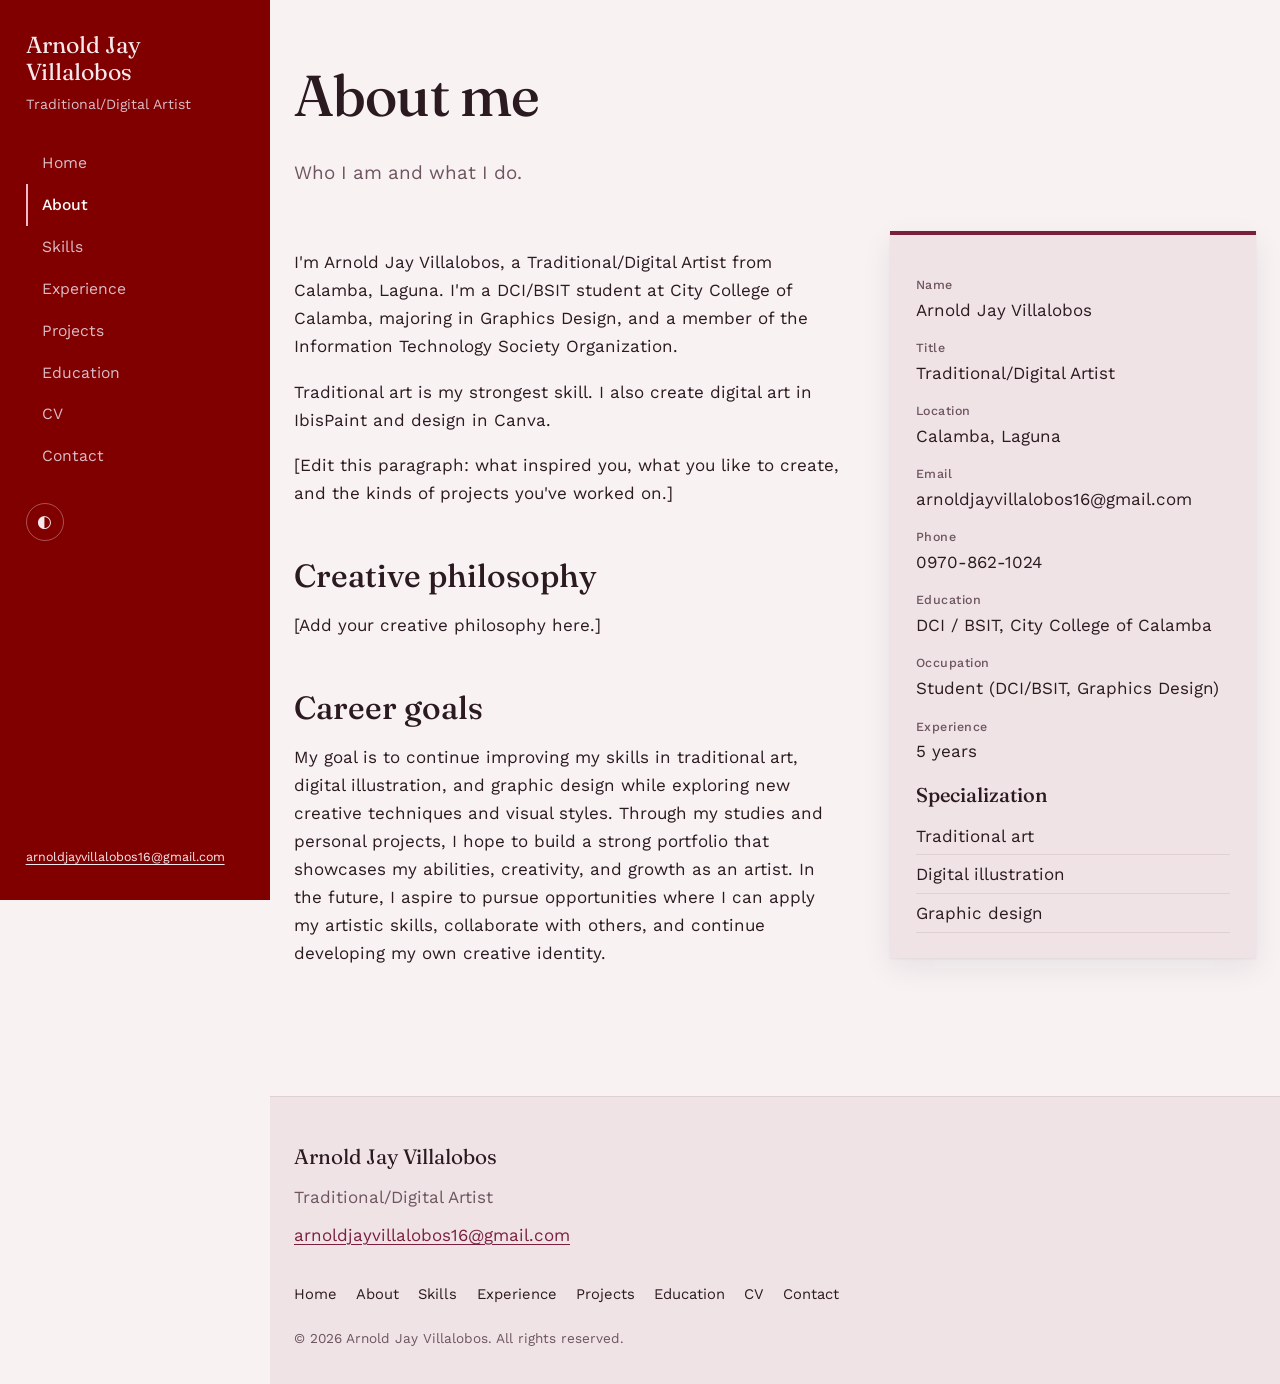
==== about/index.html @ 2e3fa584 "Add files via upload" ====
<!DOCTYPE html>
<html lang="en"><head><meta charset="utf-8"><meta name="viewport" content="width=device-width,initial-scale=1">
<title>Arnold Jay Villalobos | About</title><meta name="description" content="About | Arnold Jay Villalobos, Traditional/Digital Artist">
<link rel="canonical" href="https://YOUR-USERNAME.github.io/YOUR-REPO/about/"><meta property="og:type" content="website"><meta property="og:title" content="Arnold Jay Villalobos | About">
<meta property="og:description" content="About | Arnold Jay Villalobos, Traditional/Digital Artist"><meta property="og:url" content="https://YOUR-USERNAME.github.io/YOUR-REPO/about/"><meta property="og:image" content="https://YOUR-USERNAME.github.io/YOUR-REPO/assets/images/og-image.jpg">
<meta name="twitter:card" content="summary_large_image">
<script>try{document.documentElement.dataset.theme=localStorage.getItem("theme")||"light"}catch(e){}</script>
<link rel="preconnect" href="https://fonts.googleapis.com"><link rel="preconnect" href="https://fonts.gstatic.com" crossorigin>
<link href="https://fonts.googleapis.com/css2?family=Fraunces:opsz,wght@9..144,400;9..144,600&family=Work+Sans:wght@400;500;700&display=swap" rel="stylesheet">
<link rel="stylesheet" href="../assets/css/style.css"><link rel="icon" href="../assets/images/favicon.svg"></head>
<body data-page="about" data-depth="1"><div id="app"></div><noscript><p style="padding:2rem">This portfolio needs JavaScript turned on.</p></noscript>
<script src="../data/site.js"></script><script src="../assets/js/main.js"></script></body></html>
---- assets/css/style.css ----
:root{--bg:#F8F2F3;--bg2:#EFE3E6;--text:#2B1A20;--muted:#6E5560;--accent:#7A1F3D;--soft:#B58A98;--line:#E0CFD4;--side:#800000;--sidetext:#F6E9ED;--sidemuted:#D9BCC6;--onaccent:#FBF6F6;--shadow:0 1px 2px rgba(43,26,32,.06),0 10px 28px rgba(43,26,32,.08);--serif:"Fraunces",Georgia,serif;--sans:"Work Sans",system-ui,sans-serif}
[data-theme=dark]{--bg:#1B0F14;--bg2:#26151C;--text:#F3E6EA;--muted:#C2A9B2;--accent:#E394AB;--soft:#8C5668;--line:#3D2530;--side:#12080C;--onaccent:#1B0F14;--shadow:0 10px 28px rgba(0,0,0,.4)}
*{box-sizing:border-box}html{scroll-behavior:smooth}
body{margin:0;background:var(--bg);color:var(--text);font:400 1.0625rem/1.65 var(--sans);transition:background .3s,color .3s}
h1,h2,h3{font-family:var(--serif);font-weight:500;line-height:1.12;margin:0 0 .5em}
h1{font-size:clamp(2.3rem,5vw,4.2rem);letter-spacing:-.015em}h2{font-size:clamp(1.5rem,2.6vw,2rem);margin-top:1.6em}h3{font-size:1.25rem}
a{color:var(--accent);text-underline-offset:3px}a:hover{color:var(--text)}
:focus-visible{outline:3px solid var(--accent);outline-offset:3px;border-radius:4px}
img{max-width:100%;height:auto;display:block}
.wrap{width:min(1040px,100% - 3rem);margin-inline:auto}.sr{position:absolute;left:-9999px}
.skip{position:absolute;left:-9999px;background:var(--accent);color:var(--onaccent);padding:.6rem 1rem;z-index:99}.skip:focus{left:1rem;top:1rem}
.muted{color:var(--muted)}.small{font-size:.85rem}
.meta{font-size:.8rem;letter-spacing:.06em;color:var(--muted);margin:0 0 .5rem;font-weight:500}
.lede{font-size:1.18rem;max-width:52ch;color:var(--muted)}

/* Layout: fixed sidebar + content column */
.shell{display:grid;grid-template-columns:270px minmax(0,1fr);min-height:100vh}
.side{position:sticky;top:0;height:100vh;background:var(--side);color:var(--sidetext);display:flex;flex-direction:column;padding:2rem 1.6rem;gap:1.6rem;overflow-y:auto}
.side a{color:var(--sidetext)}.side :focus-visible{outline-color:#F0B8C9}
.logo{font-family:var(--serif);font-size:1.45rem;line-height:1.15;text-decoration:none;display:block}
.stitle{margin:.5rem 0 0;font-size:.88rem;color:var(--sidemuted)}
.side nav ul{list-style:none;margin:0;padding:0;display:flex;flex-direction:column}
.side nav a{display:block;text-decoration:none;padding:.5rem 0 .5rem .9rem;border-left:2px solid transparent;color:var(--sidemuted);font-size:.98rem}
.side nav a:hover{color:#fff;border-color:var(--soft)}.side nav a[aria-current]{color:#fff;border-color:#F0B8C9;font-weight:500}
.sidebot{margin-top:auto;font-size:.78rem}.sidebot .soc{margin:0 0 .6rem}
.tools{display:flex;gap:.5rem;order:3}.side nav{order:2}.sidetop{order:1}.sidebot{order:4}
#theme,#burger{background:none;border:1px solid rgba(246,233,237,.35);color:var(--sidetext);border-radius:50%;width:2.4rem;height:2.4rem;cursor:pointer;font-size:1.05rem}
#theme:hover,#burger:hover{border-color:#F0B8C9}#burger{display:none;flex-direction:column;justify-content:center;align-items:center;gap:5px}
#burger span{width:16px;height:2px;background:var(--sidetext)}
.btn{display:inline-block;background:var(--accent);color:var(--onaccent);padding:.75rem 1.4rem;border:1px solid var(--accent);border-radius:4px;text-decoration:none;font:500 .95rem var(--sans);cursor:pointer;transition:background .2s,color .2s}
.btn:hover{background:var(--text);border-color:var(--text);color:var(--bg)}
.btn.ghost{background:transparent;color:var(--accent)}.btn.ghost:hover{background:var(--accent);border-color:var(--accent);color:var(--onaccent)}.btn.small{padding:.4rem 1rem;font-size:.85rem}
.cta,.clinks{display:flex;flex-wrap:wrap;gap:.8rem;align-items:center}

/* Home */
.hero{display:grid;grid-template-columns:minmax(0,.8fr) minmax(0,1.2fr);gap:4rem;align-items:center;min-height:100vh;padding:3rem 0 5rem;position:relative}
.portrait{margin:0}.portrait img{width:100%;aspect-ratio:4/5;object-fit:cover;border-radius:4px;box-shadow:16px 16px 0 var(--soft);background:var(--bg2);animation:rise .9s ease both}
@keyframes rise{from{opacity:0;transform:translateY(20px)}}
.portrait figcaption{font-size:.78rem;color:var(--muted);margin-top:1.4rem}
.hero h1{margin-bottom:.15em}.htitle{font:500 1.1rem var(--sans);color:var(--accent);margin:0 0 1.2rem}
.tag{font-family:var(--serif);font-size:1.6rem;margin:0 0 .8rem;line-height:1.25}
.pill{display:inline-flex;gap:.6rem;align-items:center;border:1px solid var(--line);border-radius:4px;padding:.3rem .9rem;font-size:.85rem;color:var(--muted);margin:0 0 1.4rem}
.pill i{width:8px;height:8px;border-radius:50%;background:var(--accent);animation:pulse 2.4s infinite}@keyframes pulse{50%{opacity:.3}}
.scroll{position:absolute;bottom:1.5rem;left:0;display:flex;align-items:center;gap:.7rem;font-size:.82rem;color:var(--muted);text-decoration:none}.scroll span{width:44px;height:1px;background:var(--accent)}
.selected{padding-bottom:5rem}.selhead{display:flex;justify-content:space-between;align-items:baseline;border-bottom:2px solid var(--accent);margin-bottom:2rem}.selhead h2{margin:0 0 .3em}

/* Page headers and content */
.phead{padding:4rem 0 1.5rem}.phead h1{font-size:clamp(2.2rem,5vw,3.6rem)}
.two{display:grid;grid-template-columns:minmax(0,1.5fr) minmax(0,1fr);gap:3rem;align-items:start;padding-bottom:5rem}
.prose{max-width:62ch}.prose h2:first-child{margin-top:0}
.panel{background:var(--bg2);border-top:4px solid var(--accent);padding:1.6rem;box-shadow:var(--shadow)}
.panel h2{font-size:1.25rem;margin-top:1.2rem}
dl{margin:0}dt{font-size:.78rem;letter-spacing:.04em;color:var(--muted);font-weight:500;margin-top:.9rem}dd{margin:0;overflow-wrap:anywhere}
.plain{list-style:none;padding:0;margin:0}.plain li{padding:.3rem 0;border-bottom:1px solid var(--line)}
.srows{padding-bottom:3rem}.srow{display:grid;grid-template-columns:230px minmax(0,1fr);gap:2rem;border-top:1px solid var(--line);padding:1.6rem 0}
.srow h2,.srow h3{margin:0}.srow h2{font-size:1.35rem}.srow p{margin:.2rem 0}.sub{margin-top:2rem}
.tags{display:flex;flex-wrap:wrap;gap:.4rem;margin:.4rem 0}.tags span{background:var(--bg2);border-radius:4px;padding:.15rem .75rem;font-size:.85rem}
.badge{display:inline-block;font:500 .72rem var(--sans);letter-spacing:.04em;background:var(--accent);color:var(--onaccent);border-radius:3px;padding:.1rem .55rem;vertical-align:middle}
.timeline{list-style:none;margin:0;padding:0 0 4rem}
.timeline>li{display:grid;grid-template-columns:230px minmax(0,1fr);gap:2rem;border-top:1px solid var(--line);padding:1.8rem 0}
.timeline h2{margin:0 0 .2em;font-size:1.5rem}.timeline h3{font:700 .9rem var(--sans);margin:1rem 0 .2rem}

/* Projects */
.filters{display:grid;gap:1rem;margin-bottom:1.2rem}
input,textarea{width:100%;font:inherit;color:var(--text);background:var(--bg2);border:1px solid var(--line);border-radius:4px;padding:.8rem 1rem}
input:focus,textarea:focus{border-color:var(--accent)}
.chips{display:flex;flex-wrap:wrap;gap:.5rem}.chip{font:inherit;font-size:.88rem;cursor:pointer;color:var(--text);background:none;border:1px solid var(--line);border-radius:4px;padding:.3rem 1rem}
.chip:hover{border-color:var(--accent)}.chip.on{background:var(--accent);color:var(--onaccent);border-color:var(--accent)}
.pgrid{display:grid;grid-template-columns:repeat(auto-fill,minmax(270px,1fr));gap:2rem 1.6rem;align-items:start;padding:1rem 0 5rem}
.card[hidden]{display:none}
.thumb{display:block;position:relative;overflow:hidden;border-bottom:3px solid var(--accent)}
.thumb img{width:100%;aspect-ratio:1/1;object-fit:cover;transition:transform .5s}.thumb:hover img{transform:scale(1.05)}
.thumb .badge{position:absolute;top:.7rem;left:.7rem}
.cbody{padding-top:1rem}.cbody h3{margin:0 0 .3em}.cbody h3 a{color:var(--text);text-decoration:none}.cbody h3 a:hover{color:var(--accent)}
.cbody p{margin:.3rem 0}.role{font-size:.9rem;color:var(--muted)}
.emptybox{text-align:center;padding:4rem 1rem;border:1px dashed var(--soft);border-radius:4px}.emptybox h2{margin-top:0}
.case h1{margin-bottom:.4em}.cover{width:100%;aspect-ratio:16/8;object-fit:cover;border-bottom:4px solid var(--accent);margin:1.5rem 0 3rem}
.gal{display:grid;grid-template-columns:repeat(auto-fit,minmax(260px,1fr));gap:1rem}.gal img{width:100%}
.pn{display:flex;justify-content:space-between;flex-wrap:wrap;gap:1rem;margin:4rem 0 5rem;padding-top:1.5rem;border-top:1px solid var(--line)}
.notice{border:1px dashed var(--accent);border-radius:4px;padding:1rem 1.2rem;background:var(--bg2)}.notice p{margin:0}
code{background:var(--bg2);padding:.1rem .4rem;border-radius:3px;font-size:.9em}

/* Contact */
form{display:grid;gap:1rem}.f{display:grid;gap:.3rem}label{font-weight:500;font-size:.92rem}.err{color:#A3262F;min-height:1.1em}[data-theme=dark] .err{color:#FF9AA8}
.hp{position:absolute;left:-9999px;width:1px;height:1px}#status{margin:0;font-weight:500}.ok{color:#2F6B45}.bad{color:#A3262F}
[data-theme=dark] .ok{color:#9ED8B2}[data-theme=dark] .bad{color:#FF9AA8}
.soc{display:flex;gap:1rem;flex-wrap:wrap}.plainl dd{margin-bottom:.4rem}
.foot{padding:2.5rem 1.5rem 2rem;margin-top:2rem;border-top:1px solid var(--line);background:var(--bg2);display:grid;gap:.3rem;justify-items:start}
.foot p{margin:.15rem 0}.flogo{font-family:var(--serif);font-size:1.3rem}.fnav{list-style:none;display:flex;flex-wrap:wrap;gap:1.2rem;padding:0;margin:.8rem 0}.fnav a{color:var(--text);text-decoration:none;font-size:.92rem}.fnav a:hover{color:var(--accent)}

@media(max-width:960px){
.shell{display:block}.side{position:sticky;top:0;height:auto;flex-direction:row;flex-wrap:wrap;align-items:center;justify-content:space-between;padding:.8rem 1.2rem;gap:.5rem;z-index:20;overflow:visible}
.sidetop{order:1}.tools{order:2}.stitle,.sidebot{display:none}.logo{font-size:1.2rem}
#burger{display:flex}.side nav{order:3;width:100%}.side nav ul{display:none;padding:.4rem 0 .6rem}.side nav ul.open{display:flex}
.hero{grid-template-columns:1fr;min-height:0;gap:2.5rem;padding:2rem 0 4rem}.portrait{max-width:300px}.scroll{display:none}
.two{grid-template-columns:1fr}.srow,.timeline>li{grid-template-columns:1fr;gap:.4rem}}
@media(prefers-reduced-motion:reduce){*{animation:none!important;transition:none!important}html{scroll-behavior:auto}}
.ph{display:grid;place-items:center;text-align:center;background:var(--bg2);color:var(--muted);border:1px dashed var(--soft);padding:1rem;font-size:.8rem;width:100%}
.ph code{background:none;padding:0;overflow-wrap:anywhere}.thumb .ph{aspect-ratio:1/1}.portrait .ph{aspect-ratio:4/5;box-shadow:16px 16px 0 var(--soft)}.cover.ph{aspect-ratio:16/8;margin:1.5rem 0 3rem}.gal .ph{aspect-ratio:4/3}
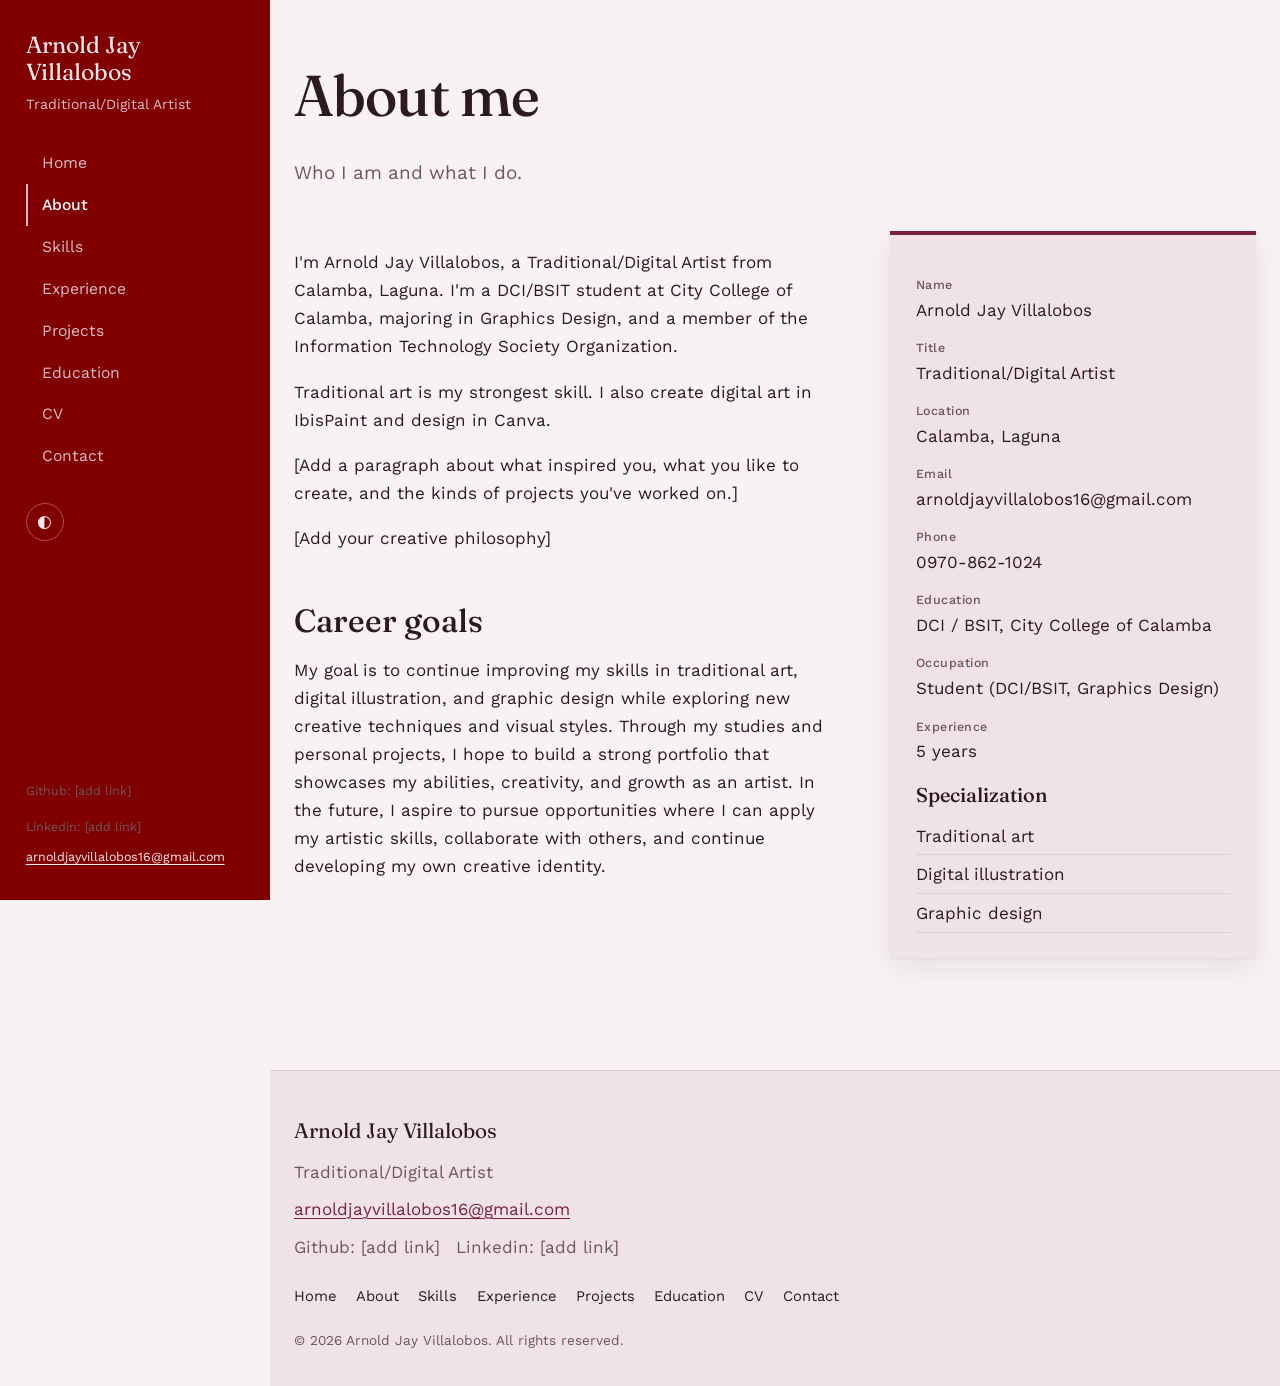
==== commit 066c53de: "Add files via upload" ====
--- a/about/index.html
+++ b/about/index.html
@@ -1,12 +1,12 @@
-<!DOCTYPE html>
-<html lang="en"><head><meta charset="utf-8"><meta name="viewport" content="width=device-width,initial-scale=1">
-<title>Arnold Jay Villalobos | About</title><meta name="description" content="About | Arnold Jay Villalobos, Traditional/Digital Artist">
-<link rel="canonical" href="https://YOUR-USERNAME.github.io/YOUR-REPO/about/"><meta property="og:type" content="website"><meta property="og:title" content="Arnold Jay Villalobos | About">
-<meta property="og:description" content="About | Arnold Jay Villalobos, Traditional/Digital Artist"><meta property="og:url" content="https://YOUR-USERNAME.github.io/YOUR-REPO/about/"><meta property="og:image" content="https://YOUR-USERNAME.github.io/YOUR-REPO/assets/images/og-image.jpg">
-<meta name="twitter:card" content="summary_large_image">
-<script>try{document.documentElement.dataset.theme=localStorage.getItem("theme")||"light"}catch(e){}</script>
-<link rel="preconnect" href="https://fonts.googleapis.com"><link rel="preconnect" href="https://fonts.gstatic.com" crossorigin>
-<link href="https://fonts.googleapis.com/css2?family=Fraunces:opsz,wght@9..144,400;9..144,600&family=Work+Sans:wght@400;500;700&display=swap" rel="stylesheet">
-<link rel="stylesheet" href="../assets/css/style.css"><link rel="icon" href="../assets/images/favicon.svg"></head>
-<body data-page="about" data-depth="1"><div id="app"></div><noscript><p style="padding:2rem">This portfolio needs JavaScript turned on.</p></noscript>
+<!DOCTYPE html>
+<html lang="en"><head><meta charset="utf-8"><meta name="viewport" content="width=device-width,initial-scale=1">
+<title>Arnold Jay Villalobos | About</title><meta name="description" content="About | Arnold Jay Villalobos, Traditional/Digital Artist">
+<link rel="canonical" href="https://arnoldjay16.github.io/portfolio/about/"><meta property="og:type" content="website"><meta property="og:title" content="Arnold Jay Villalobos | About">
+<meta property="og:description" content="About | Arnold Jay Villalobos, Traditional/Digital Artist"><meta property="og:url" content="https://arnoldjay16.github.io/portfolio/about/"><meta property="og:image" content="https://arnoldjay16.github.io/portfolio/assets/images/profile.jpg">
+<meta name="twitter:card" content="summary_large_image">
+<script>try{document.documentElement.dataset.theme=localStorage.getItem("theme")||"light"}catch(e){}</script>
+<link rel="preconnect" href="https://fonts.googleapis.com"><link rel="preconnect" href="https://fonts.gstatic.com" crossorigin>
+<link href="https://fonts.googleapis.com/css2?family=Fraunces:opsz,wght@9..144,400;9..144,600&family=Work+Sans:wght@400;500;700&display=swap" rel="stylesheet">
+<link rel="stylesheet" href="../assets/css/style.css"><link rel="icon" href="../assets/images/favicon.svg"></head>
+<body data-page="about" data-depth="1"><div id="app"></div><noscript><p style="padding:2rem">This portfolio needs JavaScript turned on.</p></noscript>
 <script src="../data/site.js"></script><script src="../assets/js/main.js"></script></body></html>
--- a/assets/css/style.css
+++ b/assets/css/style.css
@@ -97,3 +97,17 @@
 @media(prefers-reduced-motion:reduce){*{animation:none!important;transition:none!important}html{scroll-behavior:auto}}
 .ph{display:grid;place-items:center;text-align:center;background:var(--bg2);color:var(--muted);border:1px dashed var(--soft);padding:1rem;font-size:.8rem;width:100%}
 .ph code{background:none;padding:0;overflow-wrap:anywhere}.thumb .ph{aspect-ratio:1/1}.portrait .ph{aspect-ratio:4/5;box-shadow:16px 16px 0 var(--soft)}.cover.ph{aspect-ratio:16/8;margin:1.5rem 0 3rem}.gal .ph{aspect-ratio:4/3}
+
+.zoom{display:block;width:100%;padding:0;border:0;background:none;cursor:zoom-in;font:inherit;color:inherit}.zoom:has(.ph){cursor:default}
+.z-cover{margin:1.5rem 0 3rem}.case .cover,.case .cover.ph{margin:0}
+.lb{position:fixed;inset:0;z-index:100;display:flex;align-items:center;justify-content:center;background:rgba(18,8,12,.94);padding:3.5rem 4rem}.lb[hidden]{display:none}
+.lb-f{margin:0;display:flex;flex-direction:column;gap:1rem;max-width:100%;max-height:100%;align-items:center;color:#F3E6EA}
+.lb-f img{flex:1 1 auto;min-height:0;max-width:100%;object-fit:contain}
+.lb-f figcaption{flex:none;max-height:28vh;overflow:auto;max-width:70ch;text-align:center}.lb-f figcaption strong{font:500 1.15rem var(--serif);display:block}.lb-f figcaption p{margin:.3rem 0 0;color:#D9BCC6;font-size:.95rem}
+.lb button{position:absolute;background:rgba(255,255,255,.12);color:#fff;border:1px solid rgba(255,255,255,.35);border-radius:50%;width:2.8rem;height:2.8rem;font-size:1.6rem;line-height:1;cursor:pointer}
+.lb button:hover{background:rgba(255,255,255,.25)}.lb button:focus-visible{outline:3px solid #F0B8C9}
+.lb-x{top:1rem;right:1rem}.lb-p{left:.8rem;top:50%}.lb-n{right:.8rem;top:50%}
+@media(max-width:700px){.lb{padding:3.5rem .8rem 1rem}.lb-p,.lb-n{top:auto;bottom:.8rem}}
+.gal{grid-template-columns:repeat(auto-fit,minmax(380px,1fr));gap:1.6rem 1rem}.gal figure{margin:0}.gal figcaption{font-size:.9rem;font-weight:500;margin-top:.5rem;color:var(--muted)}
+@media(max-width:480px){.gal{grid-template-columns:1fr}}
+.cvbox{display:block;width:100%;height:min(85vh,1100px);min-height:520px;margin:2rem 0 4rem;border:1px solid var(--line);background:var(--bg2)}
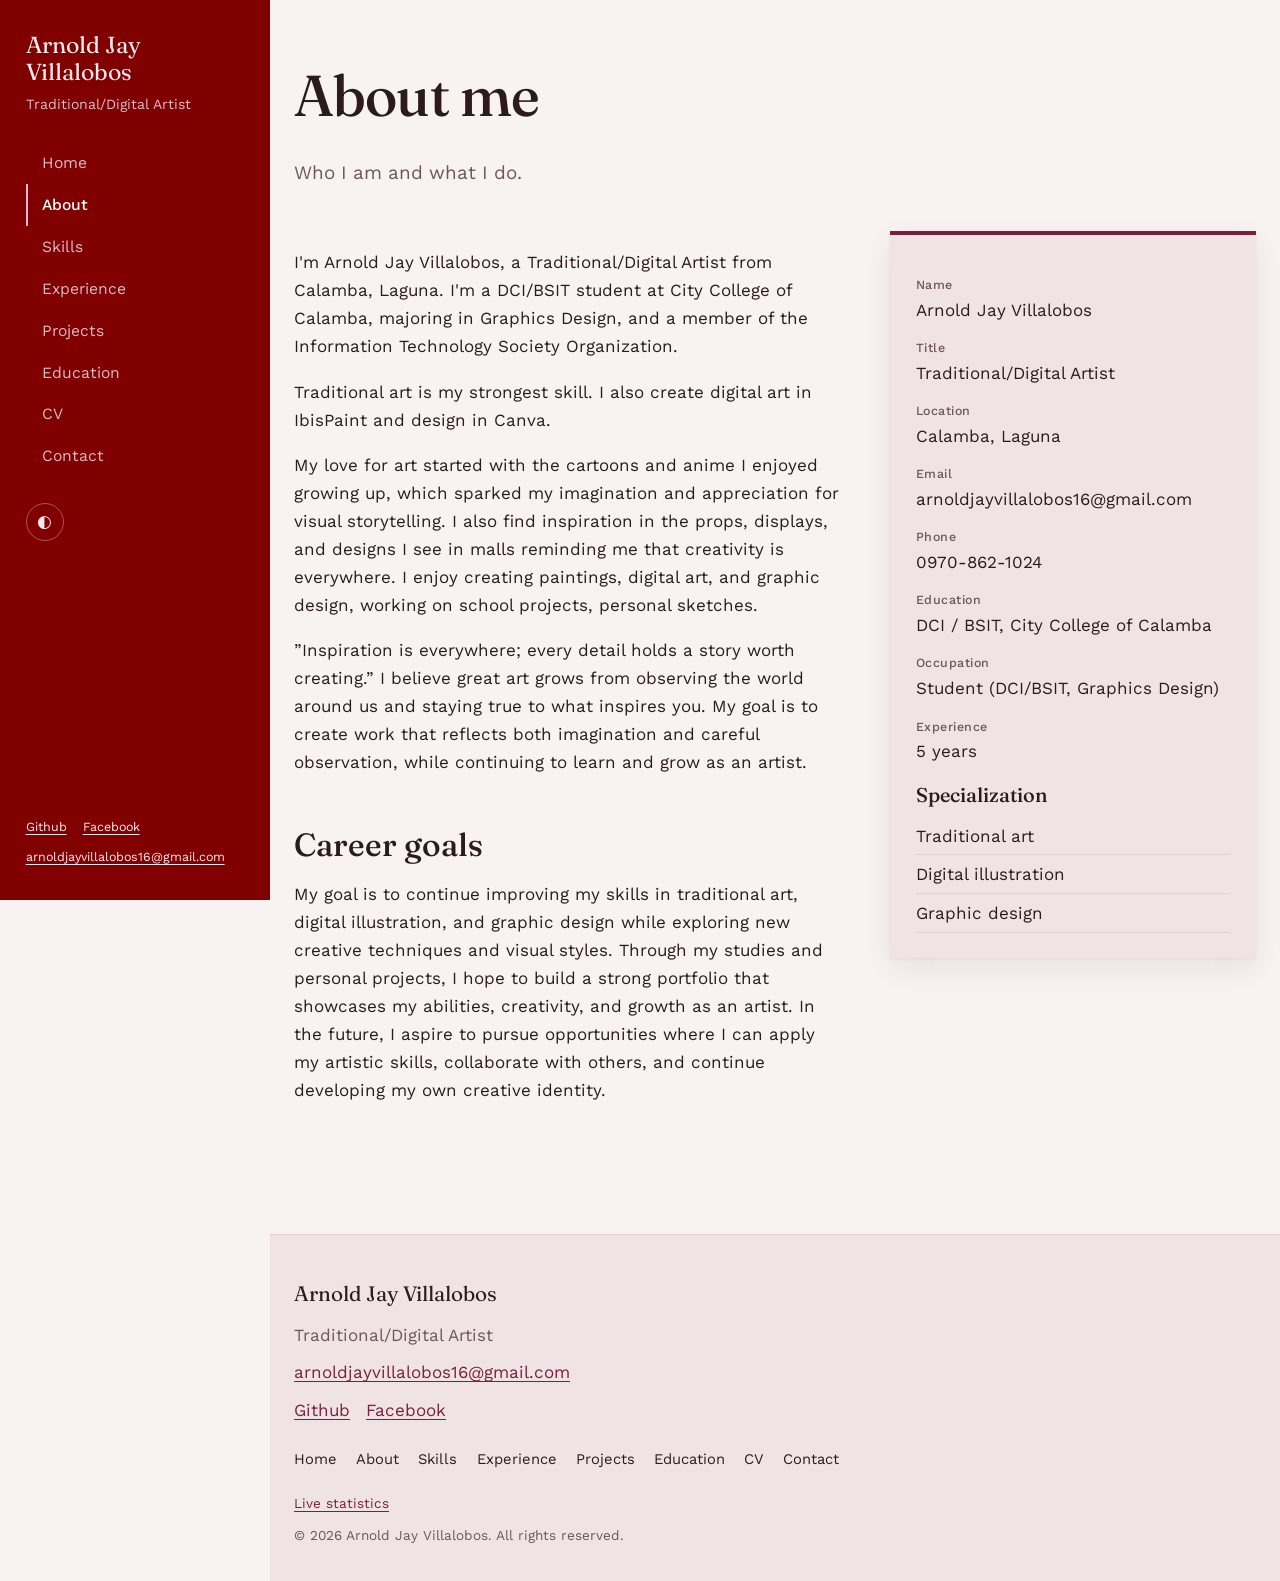
==== commit 31286613: "Update index.html" ====
--- a/about/index.html
+++ b/about/index.html
@@ -1,12 +1,12 @@
 <!DOCTYPE html>
 <html lang="en"><head><meta charset="utf-8"><meta name="viewport" content="width=device-width,initial-scale=1">
-<title>Arnold Jay Villalobos | About</title><meta name="description" content="About | Arnold Jay Villalobos, Traditional/Digital Artist">
-<link rel="canonical" href="https://arnoldjay16.github.io/portfolio/about/"><meta property="og:type" content="website"><meta property="og:title" content="Arnold Jay Villalobos | About">
-<meta property="og:description" content="About | Arnold Jay Villalobos, Traditional/Digital Artist"><meta property="og:url" content="https://arnoldjay16.github.io/portfolio/about/"><meta property="og:image" content="https://arnoldjay16.github.io/portfolio/assets/images/profile.jpg">
+<title>Arnold Jay R. Villalobos | About</title><meta name="description" content="About | Arnold Jay R. Villalobos, Traditional/Digital Artist">
+<link rel="canonical" href="https://arnoldjay16.github.io/portfolio/about/"><meta property="og:type" content="website"><meta property="og:title" content="Arnold Jay R. Villalobos | About">
+<meta property="og:description" content="About | Arnold Jay R. Villalobos, Traditional/Digital Artist"><meta property="og:url" content="https://arnoldjay16.github.io/portfolio/about/"><meta property="og:image" content="https://arnoldjay16.github.io/portfolio/assets/images/profile.jpg">
 <meta name="twitter:card" content="summary_large_image">
 <script>try{document.documentElement.dataset.theme=localStorage.getItem("theme")||"light"}catch(e){}</script>
 <link rel="preconnect" href="https://fonts.googleapis.com"><link rel="preconnect" href="https://fonts.gstatic.com" crossorigin>
 <link href="https://fonts.googleapis.com/css2?family=Fraunces:opsz,wght@9..144,400;9..144,600&family=Work+Sans:wght@400;500;700&display=swap" rel="stylesheet">
 <link rel="stylesheet" href="../assets/css/style.css"><link rel="icon" href="../assets/images/favicon.svg"></head>
 <body data-page="about" data-depth="1"><div id="app"></div><noscript><p style="padding:2rem">This portfolio needs JavaScript turned on.</p></noscript>
-<script src="../data/site.js"></script><script src="../assets/js/main.js"></script></body></html>+<script src="../data/site.js"></script><script src="../assets/js/main.js"></script></body></html>
--- a/assets/css/style.css
+++ b/assets/css/style.css
@@ -110,4 +110,6 @@
 @media(max-width:700px){.lb{padding:3.5rem .8rem 1rem}.lb-p,.lb-n{top:auto;bottom:.8rem}}
 .gal{grid-template-columns:repeat(auto-fit,minmax(380px,1fr));gap:1.6rem 1rem}.gal figure{margin:0}.gal figcaption{font-size:.9rem;font-weight:500;margin-top:.5rem;color:var(--muted)}
 @media(max-width:480px){.gal{grid-template-columns:1fr}}
-.cvbox{display:block;width:100%;height:min(85vh,1100px);min-height:520px;margin:2rem 0 4rem;border:1px solid var(--line);background:var(--bg2)}+.cvbox{display:block;width:100%;height:min(85vh,1100px);min-height:520px;margin:2rem 0 4rem;border:1px solid var(--line);background:var(--bg2)}.cvstats{display:flex;gap:3rem;padding:.5rem 0 1.5rem}.cvstats p{margin:0}.cvstats strong{display:block;font:500 2rem/1.1 var(--serif);color:var(--accent)}.cvstats span{font-size:.85rem;color:var(--muted)}
+.side .muted{color:var(--sidemuted)}
+.cvstats p:last-child{align-self:flex-end}
